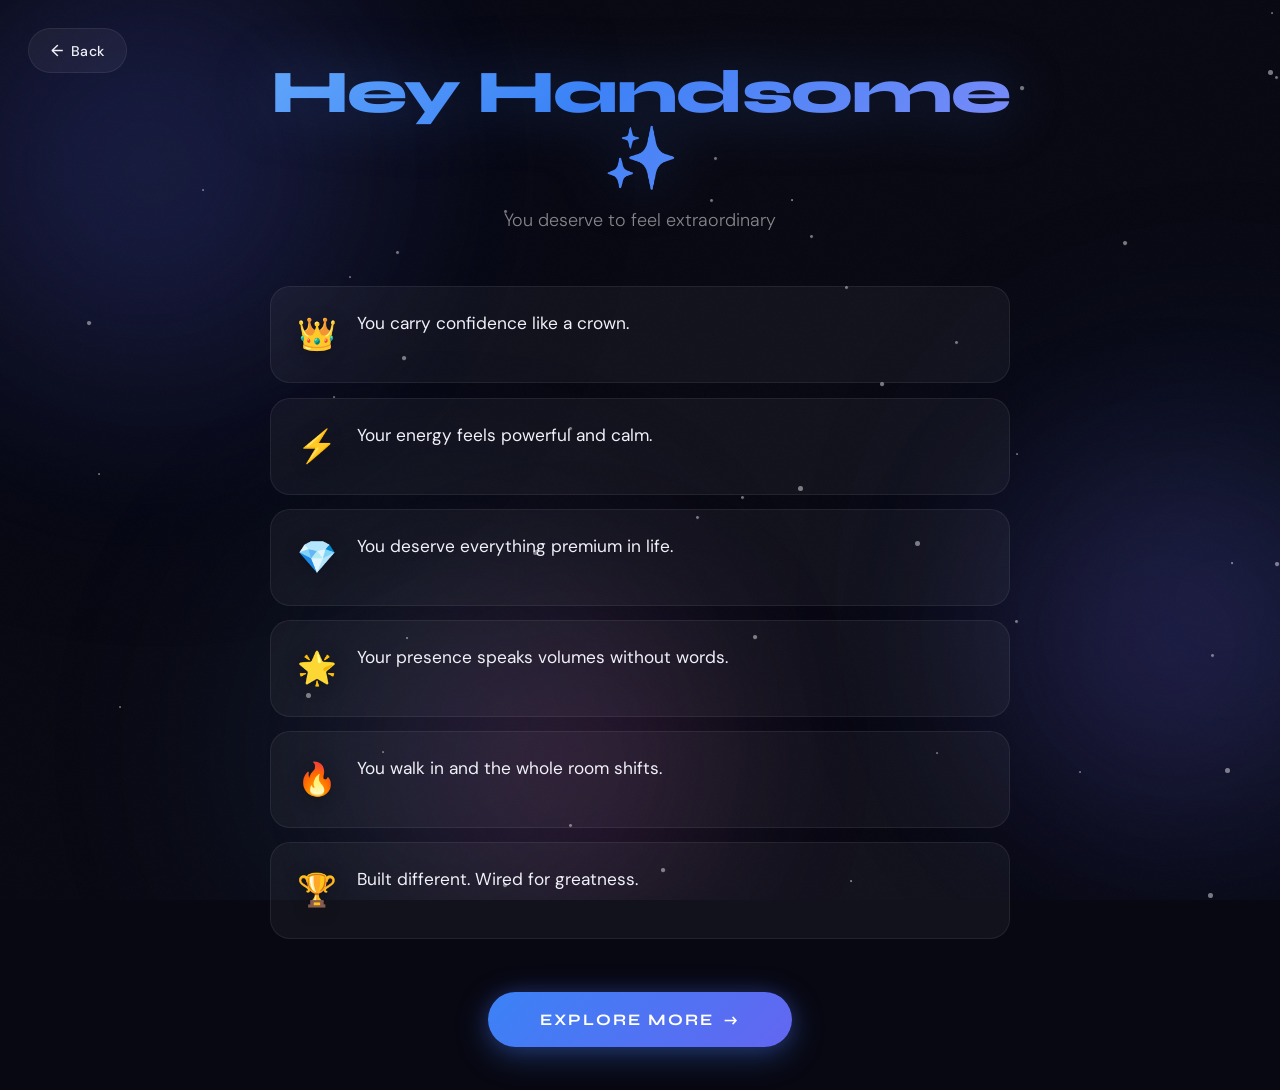
==== compliments.html @ 57f477e0 "Add files via upload" ====
<!DOCTYPE html>
<html lang="en">
<head>
    <meta charset="UTF-8">
    <meta name="viewport" content="width=device-width, initial-scale=1.0">
    <title>Your Personalized Message</title>
    <meta name="description" content="Receive your personalized premium compliments.">
    <link rel="preconnect" href="https://fonts.googleapis.com">
    <link rel="preconnect" href="https://fonts.gstatic.com" crossorigin>
    <link href="https://fonts.googleapis.com/css2?family=Syne:wght@400;500;600;700;800&family=DM+Sans:ital,wght@0,300;0,400;0,500;0,600;1,300&family=Space+Grotesk:wght@300;400;500;600;700&display=swap" rel="stylesheet">
    <link rel="stylesheet" href="style.css">
</head>
<body>

<div class="noise-overlay"></div>

<!-- ANIMATED BACKGROUND -->
<div class="background-animation" id="bgAnimation">
    <div class="aurora-layer">
        <div class="aurora-blob blob-1"></div>
        <div class="aurora-blob blob-2"></div>
        <div class="aurora-blob blob-3"></div>
    </div>
    <div class="floating-shape shape1"></div>
    <div class="floating-shape shape2"></div>
    <div class="floating-shape shape3"></div>
    <div class="particle-container" id="particleContainer"></div>
    <canvas id="sparkleOverlay" class="sparkle-overlay-canvas"></canvas>
</div>

<!-- PAGE TRANSITION -->
<div class="page-transition-overlay" id="pageTransition">
    <div class="transition-circle"></div>
</div>

<!-- FULLSCREEN LOVE EXPLOSION -->
<div class="love-explosion-overlay" id="loveOverlay">
    <div class="love-bg-ripple"></div>
    <div class="love-center-text">
        <span class="love-big-emoji" id="loveBigEmoji">💖</span>
        <span class="love-big-text" id="loveBigText">You're absolutely loved</span>
        <span class="love-sub-text" id="loveSubText">Tap anywhere to continue ✨</span>
    </div>
    <p class="love-close-hint">Tap anywhere to close</p>
</div>

<!-- COMPLIMENTS PAGE -->
<section class="page active" id="complimentsPage">
    <div class="content-wrapper">
        <button class="back-btn" onclick="goBack()">
            <span class="back-arrow">←</span>
            <span>Back</span>
        </button>

        <div class="compliment-container">
            <h1 class="greeting-message" id="greetingMessage">Hey Handsome ✨</h1>
            <p class="greeting-subtitle" id="greetingSubtitle">You deserve to feel extraordinary</p>
            <div class="compliments-list" id="complimentsList"></div>

            <button class="explore-btn" onclick="goToInstagram()">
                <span class="btn-shimmer"></span>
                <span class="btn-content">
                    <span>Explore More</span>
                    <span class="btn-arrow">→</span>
                </span>
            </button>
        </div>
    </div>
</section>

<script>
    var urlParams = new URLSearchParams(window.location.search);
    var gender = urlParams.get('gender') || 'male';

    var complimentsData = {
        male: {
            greeting: 'Hey Handsome ✨',
            subtitle: 'You deserve to feel extraordinary',
            messages: [
                { icon: '👑', text: 'You carry confidence like a crown.', love: 'That energy is POWERFUL 🔥', loveEmoji: '👑' },
                { icon: '⚡', text: 'Your energy feels powerful and calm.', love: 'Electric & unstoppable ⚡', loveEmoji: '⚡' },
                { icon: '💎', text: 'You deserve everything premium in life.', love: 'Pure diamond energy 💎', loveEmoji: '💎' },
                { icon: '🌟', text: 'Your presence speaks volumes without words.', love: 'A walking masterpiece 🌟', loveEmoji: '🌟' },
                { icon: '🔥', text: 'You walk in and the whole room shifts.', love: 'The vibe is UNMATCHED 🔥', loveEmoji: '🔥' },
                { icon: '🏆', text: 'Built different. Wired for greatness.', love: 'Champion energy always 🏆', loveEmoji: '🏆' }
            ]
        },
        female: {
            greeting: 'Hey Beautiful ✨',
            subtitle: 'You shine brighter than diamonds',
            messages: [
                { icon: '✨', text: 'You shine with elegance and grace.', love: 'Radiant & unstoppable ✨', loveEmoji: '💖' },
                { icon: '🦋', text: 'Your presence feels soft, strong, and unforgettable.', love: 'A rare kind of beautiful 🦋', loveEmoji: '🦋' },
                { icon: '🌸', text: 'You deserve every beautiful thing in life.', love: 'You are SO deserving 🌸', loveEmoji: '🌸' },
                { icon: '👑', text: 'Your strength is your grace, your beauty is your power.', love: 'A queen in every way 👑', loveEmoji: '👑' },
                { icon: '💫', text: 'You light up every room you walk into.', love: 'Your glow is everything 💫', loveEmoji: '💫' },
                { icon: '🌹', text: 'Rare, radiant, and absolutely remarkable.', love: 'One of a kind, always 🌹', loveEmoji: '🌹' }
            ]
        }
    };

    // ===== FULLSCREEN LOVE EXPLOSION =====
    var loveOverlay = document.getElementById('loveOverlay');
    var loveTimeout = null;

    function launchLoveExplosion(item) {
        var overlay = loveOverlay;
        document.getElementById('loveBigEmoji').textContent = item.loveEmoji;
        document.getElementById('loveBigText').textContent = item.love;

        overlay.classList.add('active');

        // Launch raining hearts all over the screen
        spawnScreenHearts(item.loveEmoji);

        // Auto-close after 3.5s
        clearTimeout(loveTimeout);
        loveTimeout = setTimeout(closeLoveOverlay, 3500);

        overlay.onclick = closeLoveOverlay;
    }

    function closeLoveOverlay() {
        clearTimeout(loveTimeout);
        loveOverlay.classList.remove('active');
        // Remove any lingering screen hearts
        document.querySelectorAll('.screen-heart').forEach(function(el) { el.remove(); });
    }

    function spawnScreenHearts(mainEmoji) {
        var maleHearts  = ['💙', '🤍', '⚡', '💎', '✨', '🌟', '👑', '🔵', '🏆'];
        var femHearts   = ['❤️', '💖', '💕', '💗', '💓', '✨', '🤍', '💜', '🌸', '💫'];
        var hearts = gender === 'male' ? maleHearts : femHearts;
        hearts[0] = mainEmoji;

        var count = 40;
        for (var i = 0; i < count; i++) {
            (function(idx) {
                setTimeout(function() {
                    var el = document.createElement('div');
                    el.className = 'screen-heart';

                    var startX = Math.random() * window.innerWidth;
                    var startY = window.innerHeight + 60;
                    var endX = startX + (Math.random() - 0.5) * 300;
                    var size = (Math.random() * 1.8 + 1.0) + 'rem';
                    var dur = (Math.random() * 2 + 2.2) + 's';
                    var rot1 = (Math.random() - 0.5) * 60 + 'deg';
                    var rot2 = (Math.random() - 0.5) * 120 + 'deg';

                    el.textContent = hearts[Math.floor(Math.random() * hearts.length)];
                    el.style.setProperty('--size', size);
                    el.style.setProperty('--dur', dur);
                    el.style.setProperty('--sx', startX + 'px');
                    el.style.setProperty('--sy', startY + 'px');
                    el.style.setProperty('--mx', endX + 'px');
                    el.style.setProperty('--ex', endX + (Math.random() - 0.5) * 100 + 'px');
                    el.style.setProperty('--ey', '-80px');
                    el.style.setProperty('--r1', rot1);
                    el.style.setProperty('--r2', rot2);

                    el.style.left = '0';
                    el.style.top = '0';
                    el.style.transform = 'translate(' + startX + 'px, ' + startY + 'px)';

                    document.body.appendChild(el);
                    setTimeout(function() { el.remove(); }, parseFloat(dur) * 1000 + 200);
                }, idx * 60);
            })(i);
        }
    }

    // ===== INITIALIZE PAGE =====
    function initPage() {
        var data = complimentsData[gender] || complimentsData.male;
        var bgAnimation = document.getElementById('bgAnimation');

        if (gender === 'male') {
            bgAnimation.classList.add('male-bg');
            document.body.classList.add('male-theme');
        } else {
            bgAnimation.classList.add('female-bg');
            document.body.classList.add('female-theme');
            initSparkleOverlay();
        }

        document.getElementById('greetingMessage').textContent = data.greeting;
        document.getElementById('greetingSubtitle').textContent = data.subtitle;
        document.title = gender === 'male' ? 'Hey Handsome ✨' : 'Hey Beautiful ✨';

        var list = document.getElementById('complimentsList');
        list.innerHTML = '';

        data.messages.forEach(function(item, index) {
            var card = document.createElement('div');
            card.className = 'compliment-card';
            card.style.animationDelay = (0.25 + index * 0.1) + 's';
            card.innerHTML =
                '<div class="compliment-icon">' + item.icon + '</div>' +
                '<div class="compliment-text-wrap">' +
                  '<p class="compliment-text">' + item.text + '</p>' +
                  '<div class="card-click-hint">tap for love ❤️</div>' +
                '</div>';
            card.addEventListener('click', function() {
                card.classList.add('heart-clicked');
                setTimeout(function() { card.classList.remove('heart-clicked'); }, 500);
                launchLoveExplosion(item);
            });
            list.appendChild(card);
        });
    }

    // ===== SPARKLE FOR FEMALE =====
    function initSparkleOverlay() {
        var canvas = document.getElementById('sparkleOverlay');
        if (!canvas) return;
        var ctx = canvas.getContext('2d');
        var particles = [];
        function resize() { canvas.width = window.innerWidth; canvas.height = window.innerHeight; }
        resize();
        window.addEventListener('resize', resize);
        for (var i = 0; i < 55; i++) {
            particles.push({
                x: Math.random() * canvas.width, y: Math.random() * canvas.height,
                size: Math.random() * 3 + 1,
                speedY: Math.random() * 0.5 + 0.1,
                speedX: (Math.random() - 0.5) * 0.35,
                alpha: Math.random(),
                alphaDir: Math.random() > 0.5 ? 0.01 : -0.01
            });
        }
        function animate() {
            ctx.clearRect(0, 0, canvas.width, canvas.height);
            particles.forEach(function(p) {
                p.y -= p.speedY; p.x += p.speedX;
                p.alpha += p.alphaDir;
                if (p.alpha >= 1 || p.alpha <= 0.08) p.alphaDir *= -1;
                if (p.y < -10) { p.y = canvas.height + 10; p.x = Math.random() * canvas.width; }
                ctx.save();
                ctx.globalAlpha = p.alpha * 0.55;
                ctx.fillStyle = '#ffc0cb';
                ctx.shadowBlur = 20; ctx.shadowColor = '#ff69b4';
                ctx.beginPath();
                var s = p.size;
                ctx.moveTo(p.x, p.y - s * 2);
                ctx.lineTo(p.x + s * 0.5, p.y - s * 0.5);
                ctx.lineTo(p.x + s * 2, p.y);
                ctx.lineTo(p.x + s * 0.5, p.y + s * 0.5);
                ctx.lineTo(p.x, p.y + s * 2);
                ctx.lineTo(p.x - s * 0.5, p.y + s * 0.5);
                ctx.lineTo(p.x - s * 2, p.y);
                ctx.lineTo(p.x - s * 0.5, p.y - s * 0.5);
                ctx.closePath(); ctx.fill(); ctx.restore();
            });
            requestAnimationFrame(animate);
        }
        animate();
    }

    // ===== PARTICLES =====
    function generateParticles() {
        var container = document.getElementById('particleContainer');
        if (!container) return;
        for (var i = 0; i < 45; i++) {
            var p = document.createElement('div');
            p.className = 'particle';
            p.style.left = Math.random() * 100 + '%';
            p.style.top = Math.random() * 100 + '%';
            p.style.animationDelay = Math.random() * 7 + 's';
            p.style.animationDuration = (Math.random() * 4 + 5) + 's';
            var size = Math.random() * 3.5 + 1.5;
            p.style.width = size + 'px'; p.style.height = size + 'px';
            container.appendChild(p);
        }
    }

    // ===== NAV =====
    function goBack() {
        var overlay = document.getElementById('pageTransition');
        overlay.style.setProperty('--transition-color', '#080812');
        overlay.classList.add('active');
        setTimeout(function() { window.location.href = 'index.html'; }, 550);
    }
    function goToInstagram() {
        var overlay = document.getElementById('pageTransition');
        overlay.style.setProperty('--transition-color', '#080812');
        overlay.classList.add('active');
        setTimeout(function() { window.location.href = 'instagram.html'; }, 550);
    }

    document.addEventListener('keydown', function(e) {
        if (e.key === 'Escape') {
            if (loveOverlay.classList.contains('active')) closeLoveOverlay();
            else goBack();
        }
    });

    // Parallax
    document.addEventListener('mousemove', function(e) {
        var shapes = document.querySelectorAll('.floating-shape');
        var x = (e.clientX / window.innerWidth - 0.5) * 2;
        var y = (e.clientY / window.innerHeight - 0.5) * 2;
        shapes.forEach(function(shape, idx) {
            var factor = (idx + 1) * 7;
            shape.style.transform = 'translate(' + (x * factor) + 'px, ' + (y * factor) + 'px)';
        });
    });

    window.addEventListener('DOMContentLoaded', function() {
        initPage();
        generateParticles();
    });
</script>
</body>
</html>
---- style.css ----
/* =============================================================
   PREMIUM VIBE EXPERIENCE — GLOBAL STYLESHEET (Enhanced)
   ============================================================= */

@import url('https://fonts.googleapis.com/css2?family=Syne:wght@400;500;600;700;800&family=DM+Sans:ital,wght@0,300;0,400;0,500;0,600;1,300&family=Space+Grotesk:wght@300;400;500;600;700&display=swap');

*, *::before, *::after {
    margin: 0;
    padding: 0;
    box-sizing: border-box;
}

:root {
    --bg-dark:           #080812;
    --bg-surface:        rgba(255, 255, 255, 0.045);
    --bg-surface-hover:  rgba(255, 255, 255, 0.08);
    --border-subtle:     rgba(255, 255, 255, 0.07);
    --border-hover:      rgba(255, 255, 255, 0.20);
    --text-primary:      #f0f0f8;
    --text-secondary:    rgba(255, 255, 255, 0.5);
    --text-muted:        rgba(255, 255, 255, 0.28);

    --accent-indigo:     #6366f1;
    --accent-violet:     #8b5cf6;
    --accent-pink:       #ec4899;
    --accent-rose:       #f43f5e;

    --male-primary:      #3b82f6;
    --male-secondary:    #1d4ed8;
    --male-accent:       #60a5fa;
    --male-glow:         rgba(59, 130, 246, 0.4);
    --male-surface:      rgba(30, 58, 138, 0.12);

    --fem-primary:       #f472b6;
    --fem-secondary:     #a855f7;
    --fem-accent:        #fb923c;
    --fem-glow:          rgba(244, 114, 182, 0.4);
    --fem-surface:       rgba(244, 114, 182, 0.08);

    --neon-purple:       #a855f7;
    --neon-pink:         #ec4899;
    --neon-blue:         #3b82f6;
    --neon-gold:         #fbbf24;
    --neon-glow:         rgba(168, 85, 247, 0.45);

    --shadow-sm:  0 4px 12px rgba(0, 0, 0, 0.2);
    --shadow-md:  0 8px 30px rgba(0, 0, 0, 0.3);
    --shadow-lg:  0 20px 70px rgba(0, 0, 0, 0.4);

    --ease-bounce: cubic-bezier(0.34, 1.56, 0.64, 1);
    --ease-smooth: cubic-bezier(0.4, 0, 0.2, 1);
    --ease-spring: cubic-bezier(0.175, 0.885, 0.32, 1.275);

    --radius-sm: 12px;
    --radius-md: 20px;
    --radius-lg: 30px;
    --radius-xl: 50px;
}

html { scroll-behavior: smooth; }

body {
    font-family: 'DM Sans', -apple-system, BlinkMacSystemFont, sans-serif;
    background: var(--bg-dark);
    color: var(--text-primary);
    min-height: 100vh;
    overflow-x: hidden;
    line-height: 1.6;
    -webkit-font-smoothing: antialiased;
    cursor: default;
}

::selection { background: rgba(139, 92, 246, 0.35); color: #fff; }

/* Custom scrollbar */
::-webkit-scrollbar { width: 4px; }
::-webkit-scrollbar-track { background: transparent; }
::-webkit-scrollbar-thumb { background: rgba(255,255,255,0.1); border-radius: 4px; }

/* =============================================================
   ANIMATED BACKGROUND
   ============================================================= */
.background-animation {
    position: fixed;
    inset: 0;
    z-index: 0;
    overflow: hidden;
    pointer-events: none;
}

.floating-shape {
    position: absolute;
    border-radius: 50%;
    filter: blur(90px);
    opacity: 0.22;
    will-change: transform;
}

.shape1 {
    width: 600px; height: 600px;
    background: radial-gradient(circle, var(--accent-indigo), transparent 70%);
    top: -15%; left: -12%;
    animation: floatShape1 20s ease-in-out infinite;
}
.shape2 {
    width: 480px; height: 480px;
    background: radial-gradient(circle, var(--accent-violet), transparent 70%);
    top: 45%; right: -10%;
    animation: floatShape2 25s ease-in-out infinite;
}
.shape3 {
    width: 420px; height: 420px;
    background: radial-gradient(circle, var(--accent-pink), transparent 70%);
    bottom: -8%; left: 28%;
    animation: floatShape3 22s ease-in-out infinite;
}

@keyframes floatShape1 {
    0%,100% { transform: translate(0,0) scale(1); }
    25%     { transform: translate(70px,50px) scale(1.12); }
    50%     { transform: translate(40px,100px) scale(0.93); }
    75%     { transform: translate(-40px,60px) scale(1.07); }
}
@keyframes floatShape2 {
    0%,100% { transform: translate(0,0) scale(1); }
    33%     { transform: translate(-60px,-40px) scale(1.1); }
    66%     { transform: translate(50px,-70px) scale(0.9); }
}
@keyframes floatShape3 {
    0%,100% { transform: translate(0,0) scale(1); }
    40%     { transform: translate(80px,-50px) scale(1.12); }
    80%     { transform: translate(-60px,-25px) scale(0.93); }
}

/* Aurora layer */
.aurora-layer { position: absolute; inset: 0; overflow: hidden; }
.aurora-blob {
    position: absolute;
    border-radius: 50%;
    filter: blur(130px);
    opacity: 0.22;
    will-change: transform;
}
.blob-1 { width: 700px; height: 700px; top: -20%; left: -15%; animation: auroraFloat1 22s ease-in-out infinite; }
.blob-2 { width: 580px; height: 580px; top: 35%; right: -18%; animation: auroraFloat2 28s ease-in-out infinite; }
.blob-3 { width: 520px; height: 520px; bottom: -12%; left: 15%; animation: auroraFloat3 24s ease-in-out infinite; }

@keyframes auroraFloat1 {
    0%,100% { transform: translate(0,0) rotate(0deg); }
    50%     { transform: translate(90px,70px) rotate(20deg); }
}
@keyframes auroraFloat2 {
    0%,100% { transform: translate(0,0) rotate(0deg); }
    50%     { transform: translate(-70px,-90px) rotate(-15deg); }
}
@keyframes auroraFloat3 {
    0%,100% { transform: translate(0,0) rotate(0deg); }
    50%     { transform: translate(60px,-50px) rotate(14deg); }
}

.male-bg .blob-1 { background: radial-gradient(circle, #1e3a8a, transparent 70%); }
.male-bg .blob-2 { background: radial-gradient(circle, #3b82f6, transparent 70%); }
.male-bg .blob-3 { background: radial-gradient(circle, #60a5fa, transparent 70%); }

.female-bg .blob-1 { background: radial-gradient(circle, #f472b6, transparent 70%); }
.female-bg .blob-2 { background: radial-gradient(circle, #a855f7, transparent 70%); }
.female-bg .blob-3 { background: radial-gradient(circle, #fb923c, transparent 70%); opacity: 0.12; }

.mystery-bg .shape1 { background: radial-gradient(circle, var(--neon-purple), transparent 70%); opacity: 0.18; }
.mystery-bg .shape2 { background: radial-gradient(circle, var(--neon-pink), transparent 70%); opacity: 0.14; }
.mystery-bg .shape3 { background: radial-gradient(circle, var(--neon-blue), transparent 70%); opacity: 0.18; }

/* Particles */
.particle-container { position: absolute; inset: 0; }
.particle {
    position: absolute;
    width: 3px; height: 3px;
    background: rgba(255,255,255,0.45);
    border-radius: 50%;
    animation: particleFloat 7s ease-in-out infinite;
    will-change: transform, opacity;
}
.mystery-particle {
    background: rgba(168,85,247,0.65);
    box-shadow: 0 0 8px rgba(168,85,247,0.5);
}
@keyframes particleFloat {
    0%,100% { transform: translateY(0) scale(1); opacity: 0.35; }
    50%     { transform: translateY(-40px) scale(1.6); opacity: 0.9; }
}

/* Sparkle canvas */
.sparkle-overlay-canvas {
    position: absolute; inset: 0;
    pointer-events: none; z-index: 2;
}

/* Starfield canvas */
.starfield-canvas { position: absolute; inset: 0; z-index: 1; }

/* Mist layers */
.mist-layer {
    position: absolute; inset: 0;
    opacity: 0.14; z-index: 2;
}
.mist-1 {
    background: radial-gradient(ellipse at 20% 80%, rgba(168,85,247,0.5) 0%, transparent 60%);
    animation: mistDrift1 16s ease-in-out infinite alternate;
}
.mist-2 {
    background: radial-gradient(ellipse at 80% 30%, rgba(236,72,153,0.4) 0%, transparent 60%);
    animation: mistDrift2 20s ease-in-out infinite alternate;
}
@keyframes mistDrift1 { 0%{transform:translateX(0) scale(1);} 100%{transform:translateX(70px) scale(1.12);} }
@keyframes mistDrift2 { 0%{transform:translateX(0) scale(1);} 100%{transform:translateX(-60px) scale(1.18);} }

/* Noise overlay */
.noise-overlay {
    position: fixed; inset: 0; z-index: 1;
    pointer-events: none;
    opacity: 0.025;
    background-image: url("data:image/svg+xml,%3Csvg viewBox='0 0 256 256' xmlns='http://www.w3.org/2000/svg'%3E%3Cfilter id='noise'%3E%3CfeTurbulence type='fractalNoise' baseFrequency='0.9' numOctaves='4' stitchTiles='stitch'/%3E%3C/filter%3E%3Crect width='100%25' height='100%25' filter='url(%23noise)'/%3E%3C/svg%3E");
    background-size: 180px;
}

/* =============================================================
   PAGE SYSTEM
   ============================================================= */
.page {
    display: none;
    min-height: 100vh;
    align-items: center;
    justify-content: center;
    padding: 24px;
    position: relative;
    z-index: 2;
    opacity: 0;
    transform: translateY(20px);
}
.page.active {
    display: flex;
    animation: pageEnter 0.9s var(--ease-smooth) forwards;
}
@keyframes pageEnter {
    from { opacity: 0; transform: translateY(30px) scale(0.98); }
    to   { opacity: 1; transform: translateY(0) scale(1); }
}

/* Page transition overlay */
.page-transition-overlay {
    position: fixed; inset: 0; z-index: 10000;
    pointer-events: none;
    display: flex; align-items: center; justify-content: center;
}
.transition-circle {
    width: 0; height: 0; border-radius: 50%;
    background: var(--transition-color, var(--bg-dark));
    will-change: transform;
}
.page-transition-overlay.active { pointer-events: all; }
.page-transition-overlay.active .transition-circle {
    animation: transitionExpand 0.7s var(--ease-smooth) forwards;
}
@keyframes transitionExpand {
    0%   { width: 0; height: 0; opacity: 1; }
    100% { width: 300vmax; height: 300vmax; opacity: 1; }
}

/* =============================================================
   WELCOME PAGE
   ============================================================= */
.welcome-container {
    width: 100%; max-width: 660px;
    text-align: center;
}
.welcome-content {
    animation: welcomeReveal 1.2s var(--ease-smooth);
}
@keyframes welcomeReveal {
    from { opacity: 0; transform: scale(0.91) translateY(24px); }
    to   { opacity: 1; transform: scale(1) translateY(0); }
}

.welcome-eyebrow {
    font-family: 'Space Grotesk', sans-serif;
    font-size: 0.72rem;
    font-weight: 600;
    letter-spacing: 0.3em;
    text-transform: uppercase;
    color: var(--text-muted);
    margin-bottom: 20px;
    animation: subtitleFade 1s ease 0.1s both;
}

.welcome-title {
    font-family: 'Syne', sans-serif;
    font-size: clamp(2.8rem, 7vw, 5.5rem);
    font-weight: 800;
    margin-bottom: 18px;
    background: linear-gradient(135deg, #818cf8 0%, #a78bfa 30%, #ec4899 65%, #fb923c 100%);
    background-size: 250% 250%;
    -webkit-background-clip: text;
    -webkit-text-fill-color: transparent;
    background-clip: text;
    letter-spacing: -2.5px;
    line-height: 1.0;
    animation: gradientShift 5s ease-in-out infinite, titleReveal 1.1s var(--ease-smooth) both;
}

@keyframes titleReveal {
    from { opacity: 0; transform: translateY(30px) skewY(2deg); }
    to   { opacity: 1; transform: translateY(0) skewY(0deg); }
}

@keyframes gradientShift {
    0%,100% { background-position: 0% 50%; }
    50%     { background-position: 100% 50%; }
}

.welcome-subtitle {
    font-family: 'DM Sans', sans-serif;
    font-size: clamp(0.95rem, 2vw, 1.15rem);
    color: var(--text-secondary);
    margin-bottom: 64px;
    font-weight: 300;
    letter-spacing: 0.3px;
    animation: subtitleFade 1.3s ease 0.3s both;
}
@keyframes subtitleFade {
    from { opacity: 0; transform: translateY(12px); }
    to   { opacity: 1; transform: translateY(0); }
}

/* Vibe cards */
.buttons-container {
    display: grid;
    grid-template-columns: 1fr 1fr;
    gap: 24px;
    margin-bottom: 32px;
    animation: cardsReveal 1s ease 0.55s both;
}
@keyframes cardsReveal {
    from { opacity: 0; transform: translateY(24px); }
    to   { opacity: 1; transform: translateY(0); }
}

.vibe-card {
    position: relative;
    padding: 52px 28px;
    border: none;
    cursor: pointer;
    font-family: 'Syne', sans-serif;
    font-size: 1.1rem;
    font-weight: 700;
    color: white;
    text-transform: uppercase;
    letter-spacing: 2.5px;
    border-radius: var(--radius-lg);
    display: flex;
    flex-direction: column;
    align-items: center;
    justify-content: center;
    gap: 18px;
    backdrop-filter: blur(20px);
    border: 1px solid var(--border-subtle);
    overflow: hidden;
    transition: all 0.5s var(--ease-bounce);
    box-shadow: var(--shadow-md), inset 0 1px 0 rgba(255,255,255,0.08);
    z-index: 1;
}

.male-card {
    background: linear-gradient(145deg,
        rgba(59,130,246,0.14) 0%,
        rgba(29,78,216,0.18) 100%);
}
.female-card {
    background: linear-gradient(145deg,
        rgba(244,114,182,0.14) 0%,
        rgba(168,85,247,0.14) 100%);
}

.card-icon {
    font-size: 3.5rem;
    display: block;
    animation: iconFloat 3s ease-in-out infinite;
    filter: drop-shadow(0 6px 16px rgba(0,0,0,0.4));
    transition: transform 0.3s var(--ease-bounce);
}
.vibe-card:nth-child(1) .card-icon { animation-delay: 0s; }
.vibe-card:nth-child(2) .card-icon { animation-delay: 0.5s; }

@keyframes iconFloat {
    0%,100% { transform: translateY(0) scale(1) rotate(-2deg); }
    50%     { transform: translateY(-14px) scale(1.1) rotate(2deg); }
}

.card-label {
    font-family: 'Syne', sans-serif;
    font-size: 1.05rem;
    font-weight: 700;
    letter-spacing: 3px;
    text-transform: uppercase;
}

.card-glow {
    position: absolute; inset: 0;
    border-radius: var(--radius-lg);
    opacity: 0;
    transition: opacity 0.5s ease;
    z-index: -1;
}
.male-card .card-glow {
    background: radial-gradient(circle at center, var(--male-glow) 0%, transparent 70%);
}
.female-card .card-glow {
    background: radial-gradient(circle at center, var(--fem-glow) 0%, transparent 70%);
}

.vibe-card:hover {
    transform: translateY(-12px) scale(1.07);
    border-color: rgba(255,255,255,0.18);
}
.male-card:hover {
    box-shadow: 0 24px 70px rgba(59,130,246,0.3), 0 0 50px rgba(59,130,246,0.18), inset 0 1px 0 rgba(255,255,255,0.12);
}
.female-card:hover {
    box-shadow: 0 24px 70px rgba(244,114,182,0.3), 0 0 50px rgba(244,114,182,0.18), inset 0 1px 0 rgba(255,255,255,0.12);
}
.vibe-card:hover .card-glow { opacity: 1; }
.vibe-card:hover .card-icon { animation-play-state: paused; transform: translateY(-8px) scale(1.2) rotate(0deg); }
.vibe-card:active { transform: translateY(-4px) scale(1.02); transition-duration: 0.1s; }

/* Shimmer on cards */
.vibe-card::after {
    content: '';
    position: absolute; top: -50%; left: -50%;
    width: 200%; height: 200%;
    background: linear-gradient(to right, transparent 0%, rgba(255,255,255,0.04) 45%, rgba(255,255,255,0.10) 50%, rgba(255,255,255,0.04) 55%, transparent 100%);
    transform: rotate(25deg) translateX(-120%);
    pointer-events: none;
}
.vibe-card:hover::after { animation: shimmerSweep 1.4s ease forwards; }
@keyframes shimmerSweep { to { transform: rotate(25deg) translateX(120%); } }

/* =============================================================
   BACK BUTTON
   ============================================================= */
.back-btn {
    position: fixed; top: 28px; left: 28px;
    background: rgba(255,255,255,0.05);
    backdrop-filter: blur(20px);
    border: 1px solid var(--border-subtle);
    color: var(--text-primary);
    padding: 11px 22px;
    border-radius: var(--radius-xl);
    cursor: pointer;
    font-family: 'DM Sans', sans-serif;
    font-size: 0.88rem;
    font-weight: 500;
    display: inline-flex;
    align-items: center;
    gap: 8px;
    transition: all 0.35s var(--ease-smooth);
    z-index: 100;
    letter-spacing: 0.2px;
}
.back-arrow { font-size: 1rem; transition: transform 0.3s ease; }
.back-btn:hover { background: rgba(255,255,255,0.1); border-color: var(--border-hover); transform: translateX(-4px); }
.back-btn:hover .back-arrow { transform: translateX(-4px); }

/* =============================================================
   COMPLIMENTS PAGE
   ============================================================= */
.content-wrapper {
    width: 100%; max-width: 740px;
    position: relative; z-index: 2;
}

.compliment-container {
    text-align: center;
    padding-top: 36px;
}

/* Greeting */
.greeting-message {
    font-family: 'Syne', sans-serif;
    font-size: clamp(2.2rem, 5.5vw, 3.8rem);
    font-weight: 800;
    margin-bottom: 12px;
    letter-spacing: -1.5px;
    line-height: 1.1;
    animation: greetingReveal 1s var(--ease-smooth) 0.2s both;
}
.male-theme .greeting-message {
    background: linear-gradient(135deg, #60a5fa 0%, #3b82f6 40%, #818cf8 100%);
    -webkit-background-clip: text; -webkit-text-fill-color: transparent; background-clip: text;
    filter: drop-shadow(0 0 30px rgba(59,130,246,0.3));
}
.female-theme .greeting-message {
    background: linear-gradient(135deg, #f472b6 0%, #a855f7 50%, #fb923c 100%);
    -webkit-background-clip: text; -webkit-text-fill-color: transparent; background-clip: text;
    filter: drop-shadow(0 0 30px rgba(244,114,182,0.3));
}
@keyframes greetingReveal {
    from { opacity: 0; transform: translateY(24px) scale(0.94); }
    to   { opacity: 1; transform: translateY(0) scale(1); }
}

.greeting-subtitle {
    font-family: 'DM Sans', sans-serif;
    font-size: clamp(0.95rem, 2vw, 1.12rem);
    color: var(--text-secondary);
    margin-bottom: 52px;
    font-weight: 300;
    animation: greetingReveal 1s var(--ease-smooth) 0.4s both;
}

/* Compliment list */
.compliments-list {
    display: grid;
    grid-template-columns: 1fr;
    gap: 14px;
    margin-bottom: 52px;
}

.compliment-card {
    padding: 22px 26px;
    background: var(--bg-surface);
    backdrop-filter: blur(24px);
    border: 1px solid var(--border-subtle);
    border-radius: var(--radius-md);
    transition: all 0.45s var(--ease-bounce);
    animation: cardSlideIn 0.7s var(--ease-smooth) both;
    cursor: pointer;
    position: relative;
    overflow: hidden;
    display: flex;
    align-items: center;
    gap: 20px;
    text-align: left;
}

.compliment-card::before {
    content: '';
    position: absolute; inset: 0;
    opacity: 0;
    transition: opacity 0.4s ease;
    border-radius: var(--radius-md);
    z-index: 0;
}
.male-theme .compliment-card::before {
    background: linear-gradient(135deg, rgba(59,130,246,0.12) 0%, rgba(96,165,250,0.07) 100%);
}
.female-theme .compliment-card::before {
    background: linear-gradient(135deg, rgba(244,114,182,0.12) 0%, rgba(168,85,247,0.07) 100%);
}

/* Left accent border */
.compliment-card::after {
    content: '';
    position: absolute;
    left: 0; top: 20%; bottom: 20%;
    width: 3px;
    border-radius: 3px;
    opacity: 0;
    transition: opacity 0.4s ease, height 0.4s ease;
}
.male-theme .compliment-card::after {
    background: linear-gradient(180deg, #3b82f6, #818cf8);
}
.female-theme .compliment-card::after {
    background: linear-gradient(180deg, #f472b6, #a855f7);
}

@keyframes cardSlideIn {
    from { opacity: 0; transform: translateX(-20px) scale(0.97); }
    to   { opacity: 1; transform: translateX(0) scale(1); }
}

.compliment-card:hover {
    transform: translateX(8px) scale(1.02);
    border-color: var(--border-hover);
    box-shadow: 0 12px 40px rgba(0,0,0,0.25);
}
.male-theme .compliment-card:hover {
    box-shadow: 0 12px 40px rgba(59,130,246,0.18);
    border-color: rgba(59,130,246,0.35);
}
.female-theme .compliment-card:hover {
    box-shadow: 0 12px 40px rgba(244,114,182,0.18);
    border-color: rgba(244,114,182,0.35);
}
.compliment-card:hover::before { opacity: 1; }
.compliment-card:hover::after  { opacity: 1; }
.compliment-card:active { transform: translateX(4px) scale(1.01); }

/* Clicked pulse */
.compliment-card.heart-clicked {
    animation: heartPulse 0.5s var(--ease-bounce);
}
@keyframes heartPulse {
    0%   { transform: translateX(8px) scale(1.02); }
    40%  { transform: translateX(8px) scale(1.06); }
    100% { transform: translateX(8px) scale(1.02); }
}

.compliment-icon {
    font-size: 2rem;
    flex-shrink: 0;
    position: relative;
    z-index: 1;
    filter: drop-shadow(0 2px 8px rgba(0,0,0,0.3));
    transition: transform 0.3s var(--ease-bounce);
}
.compliment-card:hover .compliment-icon { transform: scale(1.2) rotate(5deg); }

.compliment-text-wrap { position: relative; z-index: 1; flex: 1; }
.compliment-text {
    font-family: 'DM Sans', sans-serif;
    font-size: clamp(0.95rem, 1.8vw, 1.08rem);
    color: var(--text-primary);
    font-weight: 400;
    line-height: 1.55;
    margin: 0;
}
.card-click-hint {
    font-size: 0.72rem;
    color: var(--text-muted);
    margin-top: 4px;
    font-style: italic;
    opacity: 0;
    transition: opacity 0.3s ease;
    font-family: 'DM Sans', sans-serif;
}
.compliment-card:hover .card-click-hint { opacity: 1; }

/* Explore button */
.explore-btn {
    position: relative;
    padding: 18px 52px;
    border: none;
    border-radius: var(--radius-xl);
    cursor: pointer;
    font-family: 'Syne', sans-serif;
    font-size: 1rem;
    font-weight: 700;
    color: white;
    text-transform: uppercase;
    letter-spacing: 2px;
    overflow: hidden;
    transition: all 0.45s var(--ease-bounce);
    animation: greetingReveal 0.8s var(--ease-smooth) 1s both;
}
.male-theme .explore-btn {
    background: linear-gradient(135deg, #3b82f6 0%, #6366f1 50%, #818cf8 100%);
    background-size: 200% 200%;
    animation: greetingReveal 0.8s var(--ease-smooth) 1s both, btnGradient 3s ease infinite;
    box-shadow: 0 8px 32px rgba(59,130,246,0.35), 0 0 20px rgba(99,102,241,0.2);
}
.female-theme .explore-btn {
    background: linear-gradient(135deg, #f472b6 0%, #a855f7 50%, #fb923c 100%);
    background-size: 200% 200%;
    animation: greetingReveal 0.8s var(--ease-smooth) 1s both, btnGradient 3s ease infinite;
    box-shadow: 0 8px 32px rgba(244,114,182,0.35), 0 0 20px rgba(168,85,247,0.2);
}
@keyframes btnGradient {
    0%,100% { background-position: 0% 50%; }
    50%     { background-position: 100% 50%; }
}

.btn-shimmer {
    position: absolute; inset: 0;
    background: linear-gradient(110deg, transparent 25%, rgba(255,255,255,0.2) 45%, rgba(255,255,255,0.32) 50%, rgba(255,255,255,0.2) 55%, transparent 75%);
    transform: translateX(-100%);
    animation: btnShimmer 2.8s ease infinite;
}
@keyframes btnShimmer {
    0%,60% { transform: translateX(-100%); }
    100%   { transform: translateX(200%); }
}

.btn-content {
    position: relative; z-index: 1;
    display: flex; align-items: center; gap: 10px;
}
.btn-arrow { transition: transform 0.3s var(--ease-bounce); }
.explore-btn:hover { transform: translateY(-6px) scale(1.06); }
.male-theme .explore-btn:hover { box-shadow: 0 20px 60px rgba(59,130,246,0.45), 0 0 40px rgba(99,102,241,0.3); }
.female-theme .explore-btn:hover { box-shadow: 0 20px 60px rgba(244,114,182,0.45), 0 0 40px rgba(168,85,247,0.3); }
.explore-btn:hover .btn-arrow { transform: translateX(5px); }
.explore-btn:active { transform: translateY(-2px) scale(1.02); }

/* =============================================================
   FULLSCREEN LOVE EXPLOSION OVERLAY
   ============================================================= */
.love-explosion-overlay {
    position: fixed; inset: 0;
    z-index: 9000;
    pointer-events: none;
    display: flex; align-items: center; justify-content: center;
    opacity: 0;
}
.love-explosion-overlay.active {
    pointer-events: all;
    opacity: 1;
}

.love-bg-ripple {
    position: absolute; inset: 0;
    opacity: 0;
    transition: opacity 0.1s ease;
}
.love-explosion-overlay.active .love-bg-ripple {
    animation: rippleIn 0.4s ease forwards;
}
.male-theme .love-bg-ripple {
    background: radial-gradient(ellipse at center, rgba(59,130,246,0.18) 0%, rgba(8,8,18,0.96) 70%);
}
.female-theme .love-bg-ripple {
    background: radial-gradient(ellipse at center, rgba(244,114,182,0.2) 0%, rgba(8,8,18,0.96) 70%);
}
@keyframes rippleIn {
    0%   { opacity: 0; transform: scale(0.3); }
    100% { opacity: 1; transform: scale(1); }
}

.love-center-text {
    position: relative; z-index: 2;
    text-align: center;
    animation: loveTextPop 0.6s var(--ease-spring) 0.1s both;
    pointer-events: none;
}
@keyframes loveTextPop {
    0%   { opacity: 0; transform: scale(0.2) rotate(-10deg); }
    70%  { transform: scale(1.12) rotate(2deg); }
    100% { opacity: 1; transform: scale(1) rotate(0deg); }
}

.love-big-emoji {
    font-size: clamp(6rem, 18vw, 14rem);
    display: block;
    animation: emojiPulse 1s ease-in-out infinite;
    filter: drop-shadow(0 0 40px rgba(244,114,182,0.6));
    line-height: 1;
}
@keyframes emojiPulse {
    0%,100% { transform: scale(1); }
    50%     { transform: scale(1.08); }
}

.love-big-text {
    font-family: 'Syne', sans-serif;
    font-size: clamp(1.4rem, 4vw, 2.8rem);
    font-weight: 800;
    letter-spacing: -0.5px;
    color: #fff;
    margin-top: 16px;
    display: block;
    animation: loveTextPop 0.6s var(--ease-spring) 0.25s both;
}
.male-theme .love-big-text {
    background: linear-gradient(135deg, #60a5fa, #818cf8);
    -webkit-background-clip: text; -webkit-text-fill-color: transparent; background-clip: text;
}
.female-theme .love-big-text {
    background: linear-gradient(135deg, #f472b6, #a855f7);
    -webkit-background-clip: text; -webkit-text-fill-color: transparent; background-clip: text;
}

.love-sub-text {
    font-family: 'DM Sans', sans-serif;
    font-size: clamp(0.9rem, 2vw, 1.2rem);
    color: var(--text-secondary);
    margin-top: 10px;
    font-style: italic;
    animation: loveTextPop 0.6s var(--ease-spring) 0.4s both;
}

.love-close-hint {
    position: absolute; bottom: 40px; left: 50%; transform: translateX(-50%);
    font-family: 'DM Sans', sans-serif;
    font-size: 0.82rem;
    color: var(--text-muted);
    animation: fadeInUp 0.6s ease 1s both;
    pointer-events: none;
}
@keyframes fadeInUp {
    from { opacity: 0; transform: translateX(-50%) translateY(10px); }
    to   { opacity: 1; transform: translateX(-50%) translateY(0); }
}

/* Fullscreen floating hearts */
.screen-heart {
    position: fixed;
    pointer-events: none;
    z-index: 9001;
    animation: screenHeartFloat var(--dur, 3s) var(--ease-smooth) forwards;
    font-size: var(--size, 2rem);
    will-change: transform, opacity;
}
@keyframes screenHeartFloat {
    0%   { opacity: 1; transform: translate(var(--sx,0), var(--sy,0)) scale(0) rotate(0deg); }
    15%  { opacity: 1; transform: translate(var(--mx,0), var(--my,-100px)) scale(1.2) rotate(var(--r1, 20deg)); }
    100% { opacity: 0; transform: translate(var(--ex,0), var(--ey,-100vh)) scale(0.6) rotate(var(--r2, -30deg)); }
}

/* =============================================================
   INSTAGRAM PAGE
   ============================================================= */
.instagram-container.mystery-container {
    width: 100%;
    max-width: 520px;
    position: relative; z-index: 2;
}

.instagram-content.mystery-content {
    background: rgba(255,255,255,0.03);
    backdrop-filter: blur(32px);
    border: 1px solid rgba(255,255,255,0.08);
    border-radius: 32px;
    padding: 52px 40px 44px;
    text-align: center;
    position: relative;
    overflow: hidden;
    box-shadow: 0 32px 100px rgba(0,0,0,0.5), inset 0 1px 0 rgba(255,255,255,0.1);
}

/* Glossy top highlight */
.instagram-content.mystery-content::before {
    content: '';
    position: absolute;
    top: 0; left: 10%; right: 10%;
    height: 1px;
    background: linear-gradient(90deg, transparent, rgba(255,255,255,0.2), transparent);
}

/* Ambient glow behind card */
.mystery-container::before {
    content: '';
    position: absolute;
    inset: -40px;
    background: radial-gradient(ellipse at center, rgba(168,85,247,0.15) 0%, transparent 70%);
    border-radius: 50%;
    z-index: -1;
    animation: ambientPulse 4s ease-in-out infinite;
}
@keyframes ambientPulse {
    0%,100% { opacity: 0.6; transform: scale(1); }
    50%     { opacity: 1; transform: scale(1.08); }
}

/* Profile */
.profile-image-wrapper {
    display: flex; flex-direction: column;
    align-items: center; margin-bottom: 28px;
}

.profile-ring {
    width: 140px; height: 140px;
    border-radius: 50%;
    padding: 4px;
    position: relative;
    background: conic-gradient(from 0deg, #a855f7, #ec4899, #f97316, #fbbf24, #a855f7);
    animation: ringRotate 4s linear infinite;
    box-shadow: 0 0 40px rgba(168,85,247,0.4), 0 0 80px rgba(236,72,153,0.2);
}
@keyframes ringRotate { to { rotate: 360deg; } }

.ring-glow {
    position: absolute; inset: -8px;
    border-radius: 50%;
    background: conic-gradient(from 0deg, rgba(168,85,247,0.3), rgba(236,72,153,0.3), transparent 60%, rgba(168,85,247,0.3));
    filter: blur(12px);
    animation: ringRotate 4s linear infinite;
    z-index: -1;
}

.profile-image-placeholder {
    width: 132px; height: 132px;
    border-radius: 50%;
    overflow: hidden;
    background: #1a1a2e;
}
.profile-image {
    width: 100%; height: 100%;
    object-fit: cover;
    border-radius: 50%;
    display: block;
}

.profile-status {
    display: flex; align-items: center; gap: 6px;
    margin-top: 12px;
    background: rgba(255,255,255,0.06);
    padding: 5px 14px;
    border-radius: 20px;
    border: 1px solid rgba(255,255,255,0.1);
    backdrop-filter: blur(10px);
}
.status-dot {
    width: 8px; height: 8px;
    border-radius: 50%;
    background: #22c55e;
    box-shadow: 0 0 10px #22c55e, 0 0 20px rgba(34,197,94,0.4);
    animation: statusPulse 2s ease-in-out infinite;
}
@keyframes statusPulse {
    0%,100% { box-shadow: 0 0 10px #22c55e, 0 0 20px rgba(34,197,94,0.4); }
    50%     { box-shadow: 0 0 16px #22c55e, 0 0 32px rgba(34,197,94,0.6); }
}
.status-text {
    font-family: 'DM Sans', sans-serif;
    font-size: 0.78rem; font-weight: 500;
    color: rgba(255,255,255,0.7);
    letter-spacing: 0.5px;
}

/* Mystery text */
.mystery-title {
    font-family: 'Syne', sans-serif;
    font-size: clamp(1.6rem, 4vw, 2.2rem);
    font-weight: 800;
    letter-spacing: -0.8px;
    color: var(--text-primary);
    margin-bottom: 10px;
    line-height: 1.15;
}
.mystery-subtitle {
    font-family: 'DM Sans', sans-serif;
    font-size: 1rem;
    color: var(--text-secondary);
    margin-bottom: 28px;
    font-weight: 300;
    font-style: italic;
}

/* Divider */
.ig-divider {
    display: flex; align-items: center; gap: 16px;
    margin-bottom: 28px; justify-content: center;
}
.divider-line {
    height: 1px; width: 60px;
    background: linear-gradient(90deg, transparent, rgba(255,255,255,0.15), transparent);
}
.divider-icon { font-size: 1.2rem; animation: iconFloat 3s ease-in-out infinite; }

/* Instagram heading */
.instagram-heading {
    font-family: 'Space Grotesk', sans-serif;
    font-size: clamp(0.78rem, 2vw, 0.9rem);
    font-weight: 600;
    color: var(--text-muted);
    margin-bottom: 10px;
    letter-spacing: 0.25em;
    text-transform: uppercase;
}

/* Handle */
.instagram-info { margin-bottom: 24px; }
.instagram-handle {
    font-family: 'Syne', sans-serif;
    font-size: clamp(1.4rem, 3.5vw, 2rem);
    font-weight: 800;
    margin: 0;
    background: linear-gradient(135deg, #a855f7, #ec4899, #f97316);
    -webkit-background-clip: text; -webkit-text-fill-color: transparent; background-clip: text;
    letter-spacing: -0.5px;
    background-size: 200% 200%;
    animation: gradientShift 3s ease-in-out infinite;
}

/* Stats row */
.ig-stats {
    display: flex; justify-content: center; gap: 0;
    margin-bottom: 28px;
    background: rgba(255,255,255,0.04);
    border-radius: 16px;
    border: 1px solid rgba(255,255,255,0.07);
    overflow: hidden;
}
.ig-stat {
    flex: 1; padding: 16px 12px;
    position: relative;
}
.ig-stat + .ig-stat::before {
    content: '';
    position: absolute; left: 0; top: 20%; bottom: 20%;
    width: 1px; background: rgba(255,255,255,0.08);
}
.ig-stat-num {
    font-family: 'Syne', sans-serif;
    font-size: 1.3rem; font-weight: 800;
    background: linear-gradient(135deg, #a855f7, #ec4899);
    -webkit-background-clip: text; -webkit-text-fill-color: transparent; background-clip: text;
    display: block;
}
.ig-stat-label {
    font-family: 'DM Sans', sans-serif;
    font-size: 0.72rem; color: var(--text-muted);
    letter-spacing: 0.1em; text-transform: uppercase;
    display: block; margin-top: 2px;
}

/* Neon follow button */
.neon-btn {
    display: inline-flex;
    align-items: center;
    gap: 10px;
    padding: 17px 44px;
    border-radius: var(--radius-xl);
    font-family: 'Syne', sans-serif;
    font-size: 0.95rem;
    font-weight: 700;
    color: white;
    text-decoration: none;
    text-transform: uppercase;
    letter-spacing: 1.5px;
    cursor: pointer;
    position: relative;
    overflow: hidden;
    transition: all 0.45s var(--ease-bounce);
    background: linear-gradient(135deg, #a855f7 0%, #ec4899 50%, #f97316 100%);
    background-size: 200% 200%;
    animation: neonGradient 3.5s ease-in-out infinite;
    box-shadow: 0 8px 32px rgba(168,85,247,0.35), 0 0 20px rgba(168,85,247,0.18), inset 0 1px 0 rgba(255,255,255,0.2);
    margin-bottom: 24px;
    width: 100%;
    justify-content: center;
}
@keyframes neonGradient {
    0%,100% { background-position: 0% 50%; }
    50%     { background-position: 100% 50%; }
}
.neon-btn .btn-shimmer {
    position: absolute; inset: 0;
    background: linear-gradient(110deg, transparent 25%, rgba(255,255,255,0.22) 45%, rgba(255,255,255,0.32) 50%, rgba(255,255,255,0.22) 55%, transparent 75%);
    transform: translateX(-100%);
    animation: btnShimmer 2.5s ease infinite;
}
.neon-btn .btn-content { position: relative; z-index: 1; display: flex; align-items: center; gap: 10px; }
.ig-icon { flex-shrink: 0; }
.neon-btn:hover {
    transform: translateY(-6px) scale(1.04);
    box-shadow: 0 20px 60px rgba(168,85,247,0.5), 0 0 50px rgba(236,72,153,0.35);
}
.neon-btn:active { transform: translateY(-2px) scale(1.01); }

/* Funny micro-texts */
.micro-texts { margin-bottom: 16px; }
.instagram-warning {
    font-size: 0.85rem; color: var(--text-secondary);
    margin-bottom: 6px; font-weight: 400;
}
.instagram-note {
    font-size: 0.8rem; color: var(--text-muted);
    font-style: italic; margin: 0; line-height: 1.5;
}
.easter-egg {
    font-size: 0.75rem; color: var(--text-muted);
    opacity: 0.45; margin-top: 6px;
    transition: opacity 0.3s ease; cursor: default;
}
.easter-egg:hover { opacity: 1; color: var(--neon-purple); }

/* Floating emojis */
.floating-emoji-item {
    position: absolute;
    animation: emojiRise 16s linear infinite;
    pointer-events: none;
    opacity: 0.35;
    will-change: transform;
}
@keyframes emojiRise {
    0%   { transform: translateY(100vh) rotate(0deg) scale(0.7); opacity: 0; }
    10%  { opacity: 0.4; }
    90%  { opacity: 0.35; }
    100% { transform: translateY(-120px) rotate(360deg) scale(1.1); opacity: 0; }
}

/* Stagger reveal */
.anim-reveal { opacity: 0; transform: translateY(28px); }

/* =============================================================
   RESPONSIVE
   ============================================================= */
@media (max-width: 768px) {
    .buttons-container { grid-template-columns: 1fr; gap: 18px; }
    .vibe-card { padding: 40px 24px; }
    .back-btn { position: fixed; top: 16px; left: 16px; padding: 10px 18px; font-size: 0.82rem; }
    .compliment-container { padding-top: 70px; }
    .compliment-card { padding: 18px 20px; gap: 16px; }
    .instagram-content.mystery-content { padding: 40px 28px 36px; }
    .profile-ring { width: 120px; height: 120px; }
    .profile-image-placeholder { width: 112px; height: 112px; }
    .floating-shape { filter: blur(65px); }
    .shape1 { width: 320px; height: 320px; }
    .shape2 { width: 260px; height: 260px; }
    .shape3 { width: 220px; height: 220px; }
    .neon-btn { padding: 15px 30px; font-size: 0.88rem; }
    .love-big-emoji { font-size: clamp(5rem, 22vw, 10rem); }
}

@media (max-width: 480px) {
    .page { padding: 16px; }
    .compliment-card { padding: 16px 18px; gap: 14px; border-radius: var(--radius-sm); }
    .compliments-list { gap: 12px; margin-bottom: 36px; }
    .instagram-content.mystery-content { padding: 32px 20px 28px; border-radius: 24px; }
    .profile-ring { width: 110px; height: 110px; }
    .profile-image-placeholder { width: 102px; height: 102px; }
    .ig-stats { gap: 0; }
    .ig-stat { padding: 12px 8px; }
    .mystery-back { position: fixed; top: 12px; left: 12px; }
}

@media (prefers-reduced-motion: reduce) {
    *, *::before, *::after {
        animation-duration: 0.01ms !important;
        animation-iteration-count: 1 !important;
        transition-duration: 0.01ms !important;
    }
}
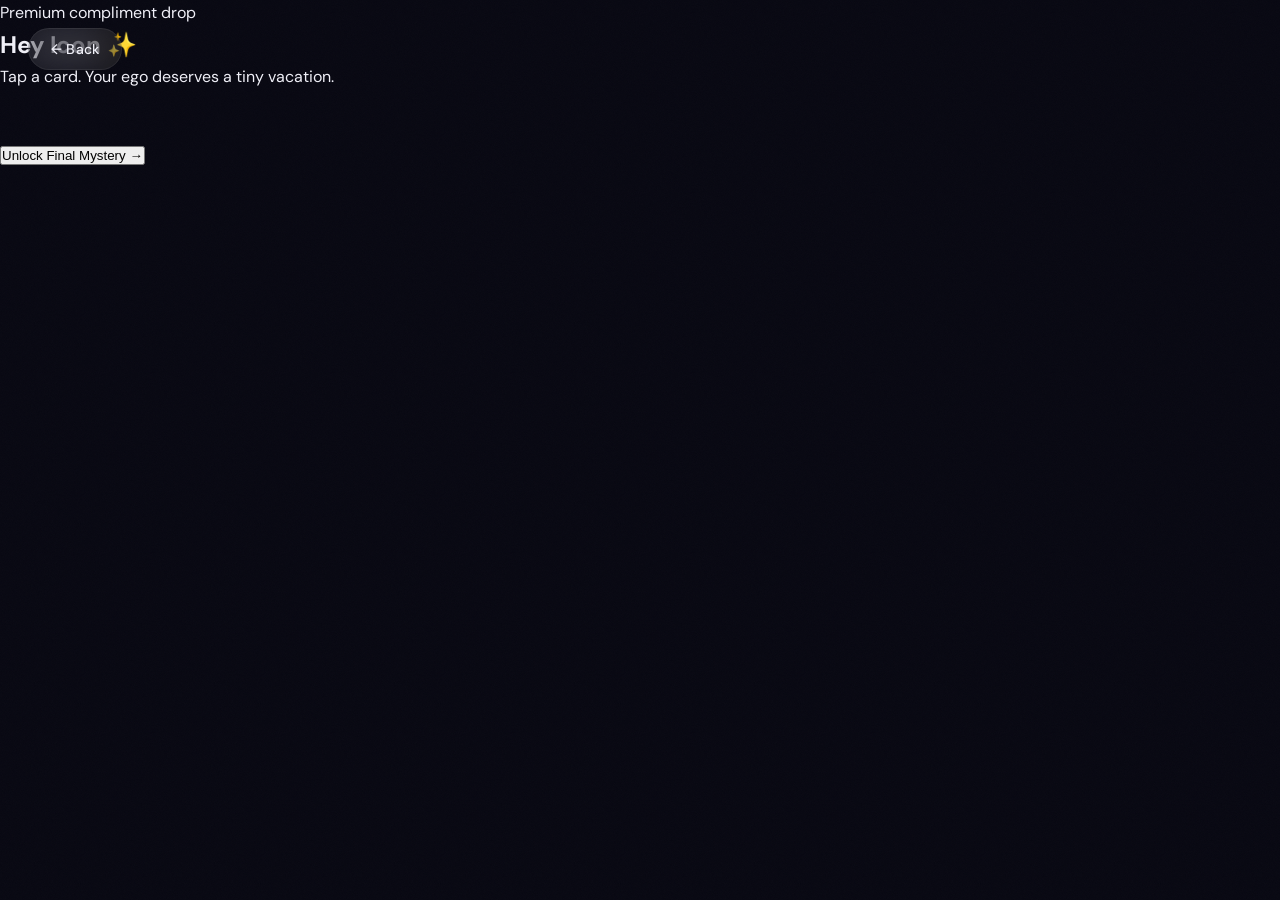
==== commit 949740b9: "Refactor compliments.html for improved interactivity Updated HTML structure and content for the comp" ====
--- a/compliments.html
+++ b/compliments.html
@@ -1,315 +1,42 @@
 <!DOCTYPE html>
 <html lang="en">
 <head>
-    <meta charset="UTF-8">
-    <meta name="viewport" content="width=device-width, initial-scale=1.0">
-    <title>Your Personalized Message</title>
-    <meta name="description" content="Receive your personalized premium compliments.">
-    <link rel="preconnect" href="https://fonts.googleapis.com">
-    <link rel="preconnect" href="https://fonts.gstatic.com" crossorigin>
-    <link href="https://fonts.googleapis.com/css2?family=Syne:wght@400;500;600;700;800&family=DM+Sans:ital,wght@0,300;0,400;0,500;0,600;1,300&family=Space+Grotesk:wght@300;400;500;600;700&display=swap" rel="stylesheet">
-    <link rel="stylesheet" href="style.css">
+  <meta charset="UTF-8" />
+  <meta name="viewport" content="width=device-width, initial-scale=1.0" />
+  <title>Your Personalized Message</title>
+  <meta name="description" content="Personalized premium compliments with interactive heart and sparkle effects." />
+  <link rel="preconnect" href="https://fonts.googleapis.com" />
+  <link rel="preconnect" href="https://fonts.gstatic.com" crossorigin />
+  <link href="https://fonts.googleapis.com/css2?family=DM+Sans:wght@300;400;500;600;700&family=Space+Grotesk:wght@400;500;600;700&family=Syne:wght@500;600;700;800&display=swap" rel="stylesheet" />
+  <link rel="stylesheet" href="style.css" />
 </head>
-<body>
+<body class="compliments-page">
+  <div class="noise-overlay" aria-hidden="true"></div>
+  <div class="theme-bg" aria-hidden="true">
+    <div class="wave wave-one"></div>
+    <div class="wave wave-two"></div>
+    <div class="particle-layer" id="particleLayer"></div>
+  </div>
 
-<div class="noise-overlay"></div>
+  <main class="page-shell compliment-shell">
+    <button class="back-btn" type="button" data-back-home>← Back</button>
 
-<!-- ANIMATED BACKGROUND -->
-<div class="background-animation" id="bgAnimation">
-    <div class="aurora-layer">
-        <div class="aurora-blob blob-1"></div>
-        <div class="aurora-blob blob-2"></div>
-        <div class="aurora-blob blob-3"></div>
-    </div>
-    <div class="floating-shape shape1"></div>
-    <div class="floating-shape shape2"></div>
-    <div class="floating-shape shape3"></div>
-    <div class="particle-container" id="particleContainer"></div>
-    <canvas id="sparkleOverlay" class="sparkle-overlay-canvas"></canvas>
-</div>
+    <section class="compliment-panel reveal-in">
+      <p class="eyebrow" id="themeEyebrow">Premium compliment drop</p>
+      <h1 class="compliment-title" id="greetingMessage">Hey Icon ✨</h1>
+      <p class="compliment-subtitle" id="greetingSubtitle">Tap a card. Your ego deserves a tiny vacation.</p>
 
-<!-- PAGE TRANSITION -->
-<div class="page-transition-overlay" id="pageTransition">
-    <div class="transition-circle"></div>
-</div>
+      <div class="compliments-list" id="complimentsList" aria-live="polite"></div>
 
-<!-- FULLSCREEN LOVE EXPLOSION -->
-<div class="love-explosion-overlay" id="loveOverlay">
-    <div class="love-bg-ripple"></div>
-    <div class="love-center-text">
-        <span class="love-big-emoji" id="loveBigEmoji">💖</span>
-        <span class="love-big-text" id="loveBigText">You're absolutely loved</span>
-        <span class="love-sub-text" id="loveSubText">Tap anywhere to continue ✨</span>
-    </div>
-    <p class="love-close-hint">Tap anywhere to close</p>
-</div>
+      <button class="primary-btn glow-pulse" type="button" data-go-instagram>
+        <span>Unlock Final Mystery</span>
+        <span>→</span>
+      </button>
+    </section>
+  </main>
 
-<!-- COMPLIMENTS PAGE -->
-<section class="page active" id="complimentsPage">
-    <div class="content-wrapper">
-        <button class="back-btn" onclick="goBack()">
-            <span class="back-arrow">←</span>
-            <span>Back</span>
-        </button>
-
-        <div class="compliment-container">
-            <h1 class="greeting-message" id="greetingMessage">Hey Handsome ✨</h1>
-            <p class="greeting-subtitle" id="greetingSubtitle">You deserve to feel extraordinary</p>
-            <div class="compliments-list" id="complimentsList"></div>
-
-            <button class="explore-btn" onclick="goToInstagram()">
-                <span class="btn-shimmer"></span>
-                <span class="btn-content">
-                    <span>Explore More</span>
-                    <span class="btn-arrow">→</span>
-                </span>
-            </button>
-        </div>
-    </div>
-</section>
-
-<script>
-    var urlParams = new URLSearchParams(window.location.search);
-    var gender = urlParams.get('gender') || 'male';
-
-    var complimentsData = {
-        male: {
-            greeting: 'Hey Handsome ✨',
-            subtitle: 'You deserve to feel extraordinary',
-            messages: [
-                { icon: '👑', text: 'You carry confidence like a crown.', love: 'That energy is POWERFUL 🔥', loveEmoji: '👑' },
-                { icon: '⚡', text: 'Your energy feels powerful and calm.', love: 'Electric & unstoppable ⚡', loveEmoji: '⚡' },
-                { icon: '💎', text: 'You deserve everything premium in life.', love: 'Pure diamond energy 💎', loveEmoji: '💎' },
-                { icon: '🌟', text: 'Your presence speaks volumes without words.', love: 'A walking masterpiece 🌟', loveEmoji: '🌟' },
-                { icon: '🔥', text: 'You walk in and the whole room shifts.', love: 'The vibe is UNMATCHED 🔥', loveEmoji: '🔥' },
-                { icon: '🏆', text: 'Built different. Wired for greatness.', love: 'Champion energy always 🏆', loveEmoji: '🏆' }
-            ]
-        },
-        female: {
-            greeting: 'Hey Beautiful ✨',
-            subtitle: 'You shine brighter than diamonds',
-            messages: [
-                { icon: '✨', text: 'You shine with elegance and grace.', love: 'Radiant & unstoppable ✨', loveEmoji: '💖' },
-                { icon: '🦋', text: 'Your presence feels soft, strong, and unforgettable.', love: 'A rare kind of beautiful 🦋', loveEmoji: '🦋' },
-                { icon: '🌸', text: 'You deserve every beautiful thing in life.', love: 'You are SO deserving 🌸', loveEmoji: '🌸' },
-                { icon: '👑', text: 'Your strength is your grace, your beauty is your power.', love: 'A queen in every way 👑', loveEmoji: '👑' },
-                { icon: '💫', text: 'You light up every room you walk into.', love: 'Your glow is everything 💫', loveEmoji: '💫' },
-                { icon: '🌹', text: 'Rare, radiant, and absolutely remarkable.', love: 'One of a kind, always 🌹', loveEmoji: '🌹' }
-            ]
-        }
-    };
-
-    // ===== FULLSCREEN LOVE EXPLOSION =====
-    var loveOverlay = document.getElementById('loveOverlay');
-    var loveTimeout = null;
-
-    function launchLoveExplosion(item) {
-        var overlay = loveOverlay;
-        document.getElementById('loveBigEmoji').textContent = item.loveEmoji;
-        document.getElementById('loveBigText').textContent = item.love;
-
-        overlay.classList.add('active');
-
-        // Launch raining hearts all over the screen
-        spawnScreenHearts(item.loveEmoji);
-
-        // Auto-close after 3.5s
-        clearTimeout(loveTimeout);
-        loveTimeout = setTimeout(closeLoveOverlay, 3500);
-
-        overlay.onclick = closeLoveOverlay;
-    }
-
-    function closeLoveOverlay() {
-        clearTimeout(loveTimeout);
-        loveOverlay.classList.remove('active');
-        // Remove any lingering screen hearts
-        document.querySelectorAll('.screen-heart').forEach(function(el) { el.remove(); });
-    }
-
-    function spawnScreenHearts(mainEmoji) {
-        var maleHearts  = ['💙', '🤍', '⚡', '💎', '✨', '🌟', '👑', '🔵', '🏆'];
-        var femHearts   = ['❤️', '💖', '💕', '💗', '💓', '✨', '🤍', '💜', '🌸', '💫'];
-        var hearts = gender === 'male' ? maleHearts : femHearts;
-        hearts[0] = mainEmoji;
-
-        var count = 40;
-        for (var i = 0; i < count; i++) {
-            (function(idx) {
-                setTimeout(function() {
-                    var el = document.createElement('div');
-                    el.className = 'screen-heart';
-
-                    var startX = Math.random() * window.innerWidth;
-                    var startY = window.innerHeight + 60;
-                    var endX = startX + (Math.random() - 0.5) * 300;
-                    var size = (Math.random() * 1.8 + 1.0) + 'rem';
-                    var dur = (Math.random() * 2 + 2.2) + 's';
-                    var rot1 = (Math.random() - 0.5) * 60 + 'deg';
-                    var rot2 = (Math.random() - 0.5) * 120 + 'deg';
-
-                    el.textContent = hearts[Math.floor(Math.random() * hearts.length)];
-                    el.style.setProperty('--size', size);
-                    el.style.setProperty('--dur', dur);
-                    el.style.setProperty('--sx', startX + 'px');
-                    el.style.setProperty('--sy', startY + 'px');
-                    el.style.setProperty('--mx', endX + 'px');
-                    el.style.setProperty('--ex', endX + (Math.random() - 0.5) * 100 + 'px');
-                    el.style.setProperty('--ey', '-80px');
-                    el.style.setProperty('--r1', rot1);
-                    el.style.setProperty('--r2', rot2);
-
-                    el.style.left = '0';
-                    el.style.top = '0';
-                    el.style.transform = 'translate(' + startX + 'px, ' + startY + 'px)';
-
-                    document.body.appendChild(el);
-                    setTimeout(function() { el.remove(); }, parseFloat(dur) * 1000 + 200);
-                }, idx * 60);
-            })(i);
-        }
-    }
-
-    // ===== INITIALIZE PAGE =====
-    function initPage() {
-        var data = complimentsData[gender] || complimentsData.male;
-        var bgAnimation = document.getElementById('bgAnimation');
-
-        if (gender === 'male') {
-            bgAnimation.classList.add('male-bg');
-            document.body.classList.add('male-theme');
-        } else {
-            bgAnimation.classList.add('female-bg');
-            document.body.classList.add('female-theme');
-            initSparkleOverlay();
-        }
-
-        document.getElementById('greetingMessage').textContent = data.greeting;
-        document.getElementById('greetingSubtitle').textContent = data.subtitle;
-        document.title = gender === 'male' ? 'Hey Handsome ✨' : 'Hey Beautiful ✨';
-
-        var list = document.getElementById('complimentsList');
-        list.innerHTML = '';
-
-        data.messages.forEach(function(item, index) {
-            var card = document.createElement('div');
-            card.className = 'compliment-card';
-            card.style.animationDelay = (0.25 + index * 0.1) + 's';
-            card.innerHTML =
-                '<div class="compliment-icon">' + item.icon + '</div>' +
-                '<div class="compliment-text-wrap">' +
-                  '<p class="compliment-text">' + item.text + '</p>' +
-                  '<div class="card-click-hint">tap for love ❤️</div>' +
-                '</div>';
-            card.addEventListener('click', function() {
-                card.classList.add('heart-clicked');
-                setTimeout(function() { card.classList.remove('heart-clicked'); }, 500);
-                launchLoveExplosion(item);
-            });
-            list.appendChild(card);
-        });
-    }
-
-    // ===== SPARKLE FOR FEMALE =====
-    function initSparkleOverlay() {
-        var canvas = document.getElementById('sparkleOverlay');
-        if (!canvas) return;
-        var ctx = canvas.getContext('2d');
-        var particles = [];
-        function resize() { canvas.width = window.innerWidth; canvas.height = window.innerHeight; }
-        resize();
-        window.addEventListener('resize', resize);
-        for (var i = 0; i < 55; i++) {
-            particles.push({
-                x: Math.random() * canvas.width, y: Math.random() * canvas.height,
-                size: Math.random() * 3 + 1,
-                speedY: Math.random() * 0.5 + 0.1,
-                speedX: (Math.random() - 0.5) * 0.35,
-                alpha: Math.random(),
-                alphaDir: Math.random() > 0.5 ? 0.01 : -0.01
-            });
-        }
-        function animate() {
-            ctx.clearRect(0, 0, canvas.width, canvas.height);
-            particles.forEach(function(p) {
-                p.y -= p.speedY; p.x += p.speedX;
-                p.alpha += p.alphaDir;
-                if (p.alpha >= 1 || p.alpha <= 0.08) p.alphaDir *= -1;
-                if (p.y < -10) { p.y = canvas.height + 10; p.x = Math.random() * canvas.width; }
-                ctx.save();
-                ctx.globalAlpha = p.alpha * 0.55;
-                ctx.fillStyle = '#ffc0cb';
-                ctx.shadowBlur = 20; ctx.shadowColor = '#ff69b4';
-                ctx.beginPath();
-                var s = p.size;
-                ctx.moveTo(p.x, p.y - s * 2);
-                ctx.lineTo(p.x + s * 0.5, p.y - s * 0.5);
-                ctx.lineTo(p.x + s * 2, p.y);
-                ctx.lineTo(p.x + s * 0.5, p.y + s * 0.5);
-                ctx.lineTo(p.x, p.y + s * 2);
-                ctx.lineTo(p.x - s * 0.5, p.y + s * 0.5);
-                ctx.lineTo(p.x - s * 2, p.y);
-                ctx.lineTo(p.x - s * 0.5, p.y - s * 0.5);
-                ctx.closePath(); ctx.fill(); ctx.restore();
-            });
-            requestAnimationFrame(animate);
-        }
-        animate();
-    }
-
-    // ===== PARTICLES =====
-    function generateParticles() {
-        var container = document.getElementById('particleContainer');
-        if (!container) return;
-        for (var i = 0; i < 45; i++) {
-            var p = document.createElement('div');
-            p.className = 'particle';
-            p.style.left = Math.random() * 100 + '%';
-            p.style.top = Math.random() * 100 + '%';
-            p.style.animationDelay = Math.random() * 7 + 's';
-            p.style.animationDuration = (Math.random() * 4 + 5) + 's';
-            var size = Math.random() * 3.5 + 1.5;
-            p.style.width = size + 'px'; p.style.height = size + 'px';
-            container.appendChild(p);
-        }
-    }
-
-    // ===== NAV =====
-    function goBack() {
-        var overlay = document.getElementById('pageTransition');
-        overlay.style.setProperty('--transition-color', '#080812');
-        overlay.classList.add('active');
-        setTimeout(function() { window.location.href = 'index.html'; }, 550);
-    }
-    function goToInstagram() {
-        var overlay = document.getElementById('pageTransition');
-        overlay.style.setProperty('--transition-color', '#080812');
-        overlay.classList.add('active');
-        setTimeout(function() { window.location.href = 'instagram.html'; }, 550);
-    }
-
-    document.addEventListener('keydown', function(e) {
-        if (e.key === 'Escape') {
-            if (loveOverlay.classList.contains('active')) closeLoveOverlay();
-            else goBack();
-        }
-    });
-
-    // Parallax
-    document.addEventListener('mousemove', function(e) {
-        var shapes = document.querySelectorAll('.floating-shape');
-        var x = (e.clientX / window.innerWidth - 0.5) * 2;
-        var y = (e.clientY / window.innerHeight - 0.5) * 2;
-        shapes.forEach(function(shape, idx) {
-            var factor = (idx + 1) * 7;
-            shape.style.transform = 'translate(' + (x * factor) + 'px, ' + (y * factor) + 'px)';
-        });
-    });
-
-    window.addEventListener('DOMContentLoaded', function() {
-        initPage();
-        generateParticles();
-    });
-</script>
+  <div class="pop-layer" id="popLayer" aria-hidden="true"></div>
+  <div class="page-transition" id="pageTransition" aria-hidden="true"></div>
+  <script src="script.js"></script>
 </body>
 </html>
